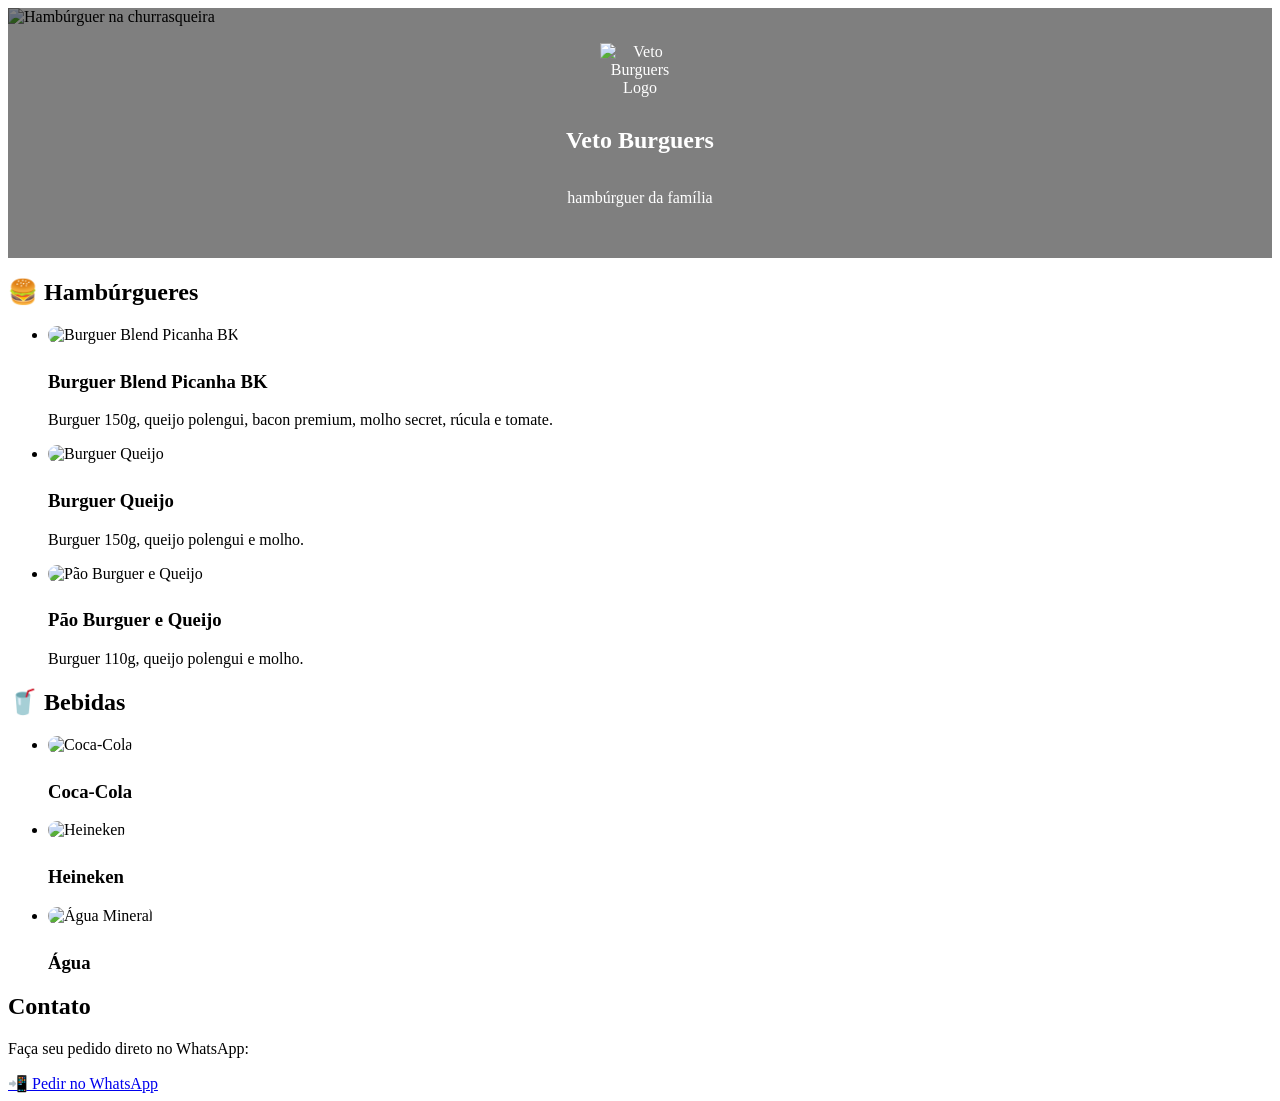
==== index.html @ 51f15407 "Update index.html5" ====
<!DOCTYPE html>
<html lang="pt-BR">
<head>
  <meta charset="utf-8" />
  <meta name="viewport" content="width=device-width, initial-scale=1" />
  <title>Veto Burguers</title>
  <link rel="stylesheet" href="assets/style.css" />
</head>
<body>
  <!-- Hero -->
  <section class="hero">
    <img src="https://images.unsplash.com/photo-1600891964599-f61ba0e24092?auto=format&fit=crop&w=1080&q=80" 
         alt="Hambúrguer na churrasqueira" class="hero-img">
    <div class="hero-overlay">
      <img src="https://images.unsplash.com/photo-1601758123927-6d4d928f0f64?auto=format&fit=crop&w=100&q=80" 
           alt="Veto Burguers Logo" class="logo-img">
      <h1>Veto Burguers</h1>
      <p>hambúrguer da família</p>
    </div>
  </section>

  <main class="container">
    <section>
      <h2 class="section-title">🍔 Hambúrgueres</h2>
      <ul class="menu-list">
        <li class="menu-item card">
          <img src="https://images.unsplash.com/photo-1550547660-d9450f859349?auto=format&fit=crop&w=1080&q=80" 
               alt="Burguer Blend Picanha BK">
          <h3>Burguer Blend Picanha BK</h3>
          <p>Burguer 150g, queijo polengui, bacon premium, molho secret, rúcula e tomate.</p>
        </li>
        <li class="menu-item card">
          <img src="https://images.unsplash.com/photo-1568901346375-23c9450c58cd?auto=format&fit=crop&w=1080&q=80" 
               alt="Burguer Queijo">
          <h3>Burguer Queijo</h3>
          <p>Burguer 150g, queijo polengui e molho.</p>
        </li>
        <li class="menu-item card">
          <img src="https://images.unsplash.com/photo-1601050694502-7f7c3e1b4ec0?auto=format&fit=crop&w=1080&q=80" 
               alt="Pão Burguer e Queijo">
          <h3>Pão Burguer e Queijo</h3>
          <p>Burguer 110g, queijo polengui e molho.</p>
        </li>
      </ul>
    </section>

    <section>
      <h2 class="section-title">🥤 Bebidas</h2>
      <ul class="menu-list">
        <li class="menu-item card">
          <img src="https://cdn.pixabay.com/photo/2016/11/29/04/38/coca-cola-1867394_960_720.jpg" alt="Coca-Cola">
          <h3>Coca-Cola</h3>
        </li>
        <li class="menu-item card">
          <img src="https://cdn.pixabay.com/photo/2017/01/31/13/13/heineken-2029363_960_720.jpg" alt="Heineken">
          <h3>Heineken</h3>
        </li>
        <li class="menu-item card">
          <img src="https://cdn.pixabay.com/photo/2015/05/15/14/12/water-768666_960_720.jpg" alt="Água Mineral">
          <h3>Água</h3>
        </li>
      </ul>
    </section>

    <section id="contact" class="card">
      <h2>Contato</h2>
      <p>Faça seu pedido direto no WhatsApp:</p>
      <a class="cta" href="https://wa.me/5591999999999" target="_blank">📲 Pedir no WhatsApp</a>
    </section>
  </main>
</body>
</html>
---- assets/style.css ----
.hero {
  position: relative;
  width: 100%;
  height: 250px;
  overflow: hidden;
}
.hero-img {
  width: 100%;
  height: 100%;
  object-fit: cover;
}
.hero-overlay {
  position: absolute;
  top: 0; left: 0;
  width: 100%; height: 100%;
  background: rgba(0,0,0,0.5);
  display: flex;
  flex-direction: column;
  justify-content: center;
  align-items: center;
  color: #fff;
  text-align: center;
}
.logo-img {
  width: 80px;
  margin-bottom: 10px;
}
.menu-item img {
  width: 100%;
  border-radius: 12px;
  margin-bottom: 8px;
}
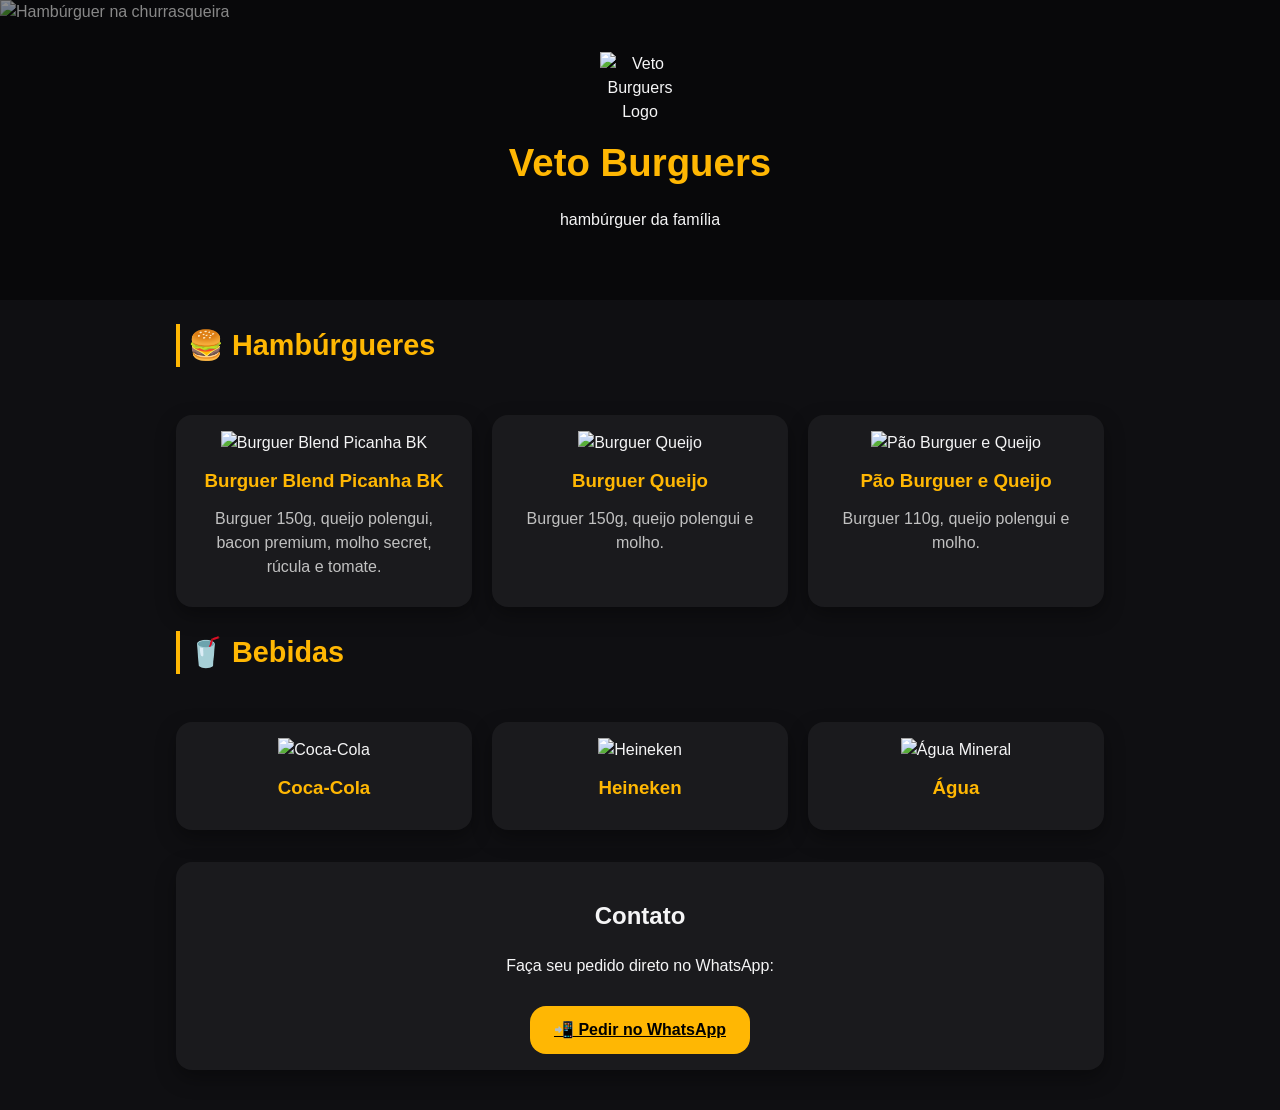
==== commit 2dd77369: "Update index.html6" ====
--- a/index.html
+++ b/index.html
@@ -9,10 +9,10 @@
 <body>
   <!-- Hero -->
   <section class="hero">
-    <img src="https://images.unsplash.com/photo-1600891964599-f61ba0e24092?auto=format&fit=crop&w=1080&q=80" 
+    <img src="https://cdn.pixabay.com/photo/2017/08/30/01/08/burger-2695560_960_720.jpg" 
          alt="Hambúrguer na churrasqueira" class="hero-img">
     <div class="hero-overlay">
-      <img src="https://images.unsplash.com/photo-1601758123927-6d4d928f0f64?auto=format&fit=crop&w=100&q=80" 
+      <img src="https://cdn.pixabay.com/photo/2014/04/03/10/03/hamburger-312335_960_720.png" 
            alt="Veto Burguers Logo" class="logo-img">
       <h1>Veto Burguers</h1>
       <p>hambúrguer da família</p>
@@ -24,19 +24,19 @@
       <h2 class="section-title">🍔 Hambúrgueres</h2>
       <ul class="menu-list">
         <li class="menu-item card">
-          <img src="https://images.unsplash.com/photo-1550547660-d9450f859349?auto=format&fit=crop&w=1080&q=80" 
+          <img src="https://cdn.pixabay.com/photo/2017/08/30/01/08/burger-2695560_960_720.jpg" 
                alt="Burguer Blend Picanha BK">
           <h3>Burguer Blend Picanha BK</h3>
           <p>Burguer 150g, queijo polengui, bacon premium, molho secret, rúcula e tomate.</p>
         </li>
         <li class="menu-item card">
-          <img src="https://images.unsplash.com/photo-1568901346375-23c9450c58cd?auto=format&fit=crop&w=1080&q=80" 
+          <img src="https://cdn.pixabay.com/photo/2016/11/21/16/06/burger-1845506_960_720.jpg" 
                alt="Burguer Queijo">
           <h3>Burguer Queijo</h3>
           <p>Burguer 150g, queijo polengui e molho.</p>
         </li>
         <li class="menu-item card">
-          <img src="https://images.unsplash.com/photo-1601050694502-7f7c3e1b4ec0?auto=format&fit=crop&w=1080&q=80" 
+          <img src="https://cdn.pixabay.com/photo/2016/11/21/16/06/burger-1845506_960_720.jpg" 
                alt="Pão Burguer e Queijo">
           <h3>Pão Burguer e Queijo</h3>
           <p>Burguer 110g, queijo polengui e molho.</p>
--- a/assets/style.css
+++ b/assets/style.css
@@ -1,32 +1,151 @@
+:root {
+  --bg: #0f0f12;
+  --panel: #1a1a1d;
+  --muted: #c1c1c1;
+  --text: #f5f5f6;
+  --accent: #ffb703;
+  --accent-hover: #ffa500;
+  --border: #26262d;
+  --radius: 16px;
+  --shadow: 0 8px 20px rgba(0,0,0,.35);
+  --space: 16px;
+  --font: 'Segoe UI', Roboto, sans-serif;
+}
+
+* {box-sizing: border-box;}
+body {
+  margin: 0;
+  background: var(--bg);
+  color: var(--text);
+  font-family: var(--font);
+  line-height: 1.5;
+}
+
+/* HERO */
 .hero {
   position: relative;
   width: 100%;
-  height: 250px;
+  height: 300px;
   overflow: hidden;
+  margin-bottom: 24px;
 }
 .hero-img {
   width: 100%;
   height: 100%;
   object-fit: cover;
+  transition: transform 0.5s ease;
+}
+.hero:hover .hero-img {
+  transform: scale(1.05);
 }
 .hero-overlay {
   position: absolute;
   top: 0; left: 0;
   width: 100%; height: 100%;
-  background: rgba(0,0,0,0.5);
+  background: rgba(0,0,0,0.45);
   display: flex;
   flex-direction: column;
   justify-content: center;
   align-items: center;
-  color: #fff;
   text-align: center;
 }
 .logo-img {
   width: 80px;
   margin-bottom: 10px;
 }
+.hero-overlay h1 {
+  font-size: 2.4rem;
+  margin: 0;
+  color: var(--accent);
+}
+.hero-overlay p {
+  font-size: 1rem;
+  color: var(--text);
+}
+
+/* CONTAINER */
+.container {
+  padding: 0 16px 40px;
+  max-width: 960px;
+  margin: auto;
+}
+
+/* TITULOS DE SEÇÕES */
+.section-title {
+  font-size: 1.8rem;
+  color: var(--accent);
+  margin-bottom: 16px;
+  border-left: 4px solid var(--accent);
+  padding-left: 8px;
+}
+
+/* MENU */
+.menu-list {
+  list-style: none;
+  padding: 0;
+  margin: 0;
+  display: grid;
+  grid-template-columns: 1fr;
+  gap: 20px;
+}
+.menu-item {
+  background: var(--panel);
+  border-radius: var(--radius);
+  overflow: hidden;
+  transition: transform 0.3s ease, box-shadow 0.3s ease;
+  box-shadow: var(--shadow);
+  cursor: pointer;
+}
+.menu-item:hover {
+  transform: translateY(-6px);
+  box-shadow: 0 12px 28px rgba(0,0,0,0.5);
+}
 .menu-item img {
   width: 100%;
-  border-radius: 12px;
-  margin-bottom: 8px;
+  height: 200px;
+  object-fit: cover;
 }
+.menu-item h3 {
+  margin: 12px;
+  color: var(--accent);
+}
+.menu-item p {
+  margin: 0 12px 12px;
+  color: var(--muted);
+}
+
+/* CONTATO / BOTÃO */
+.card {
+  background: var(--panel);
+  border-radius: var(--radius);
+  padding: var(--space);
+  box-shadow: var(--shadow);
+  text-align: center;
+  margin-top: 32px;
+}
+.cta {
+  display: inline-block;
+  margin-top: 12px;
+  padding: 12px 24px;
+  background: var(--accent);
+  color: #000;
+  font-weight: bold;
+  border-radius: var(--radius);
+  transition: background 0.3s ease, transform 0.3s ease;
+}
+.cta:hover {
+  background: var(--accent-hover);
+  transform: scale(1.05);
+}
+
+/* RESPONSIVO */
+@media(min-width: 600px){
+  .menu-list {
+    grid-template-columns: repeat(2, 1fr);
+  }
+}
+@media(min-width: 900px){
+  .menu-list {
+    grid-template-columns: repeat(3, 1fr);
+  }
+}
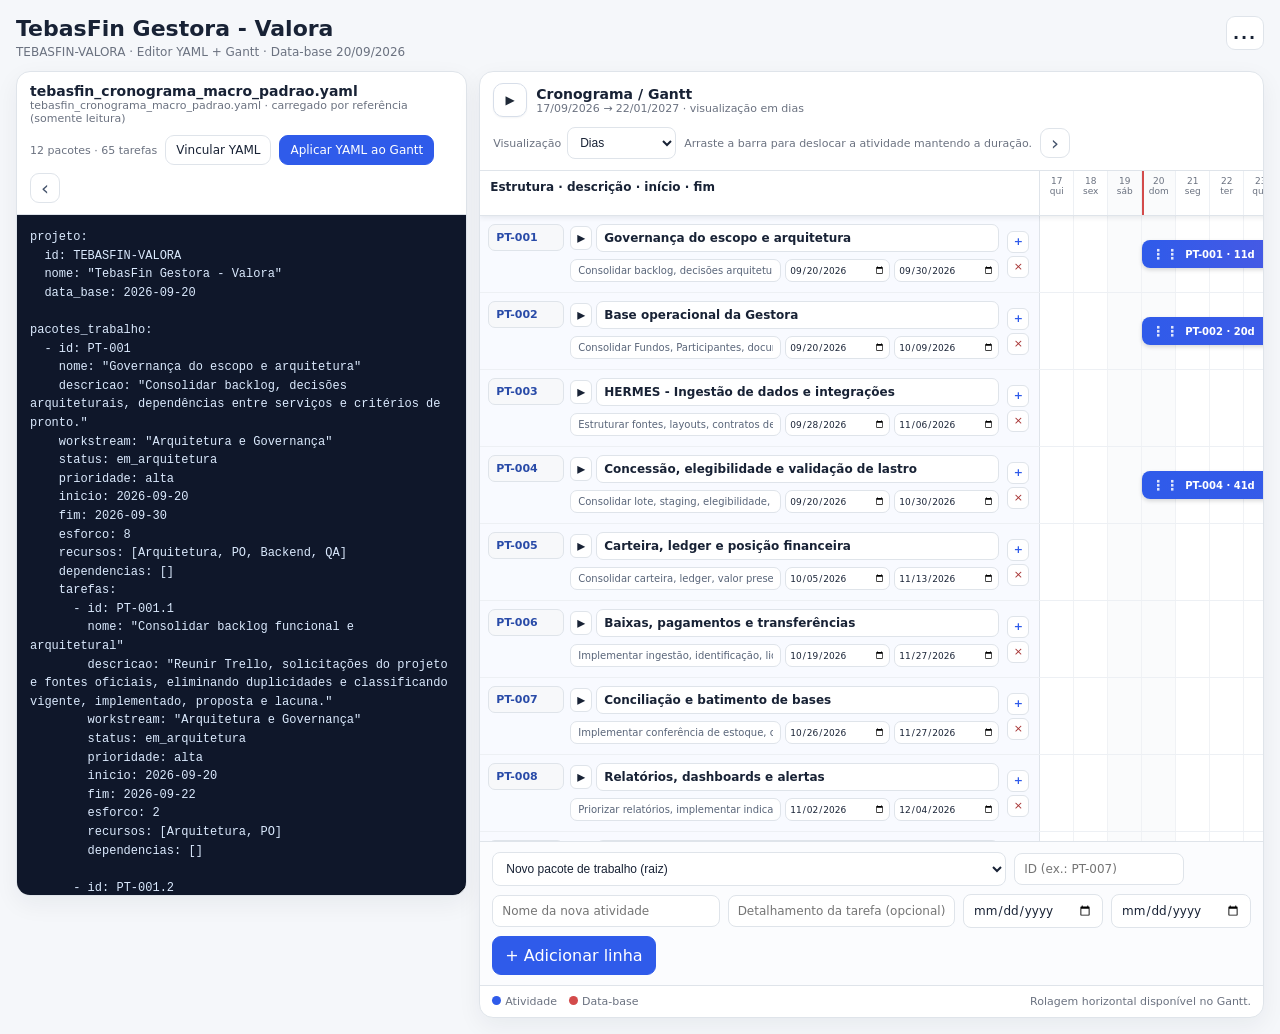
==== commit 9cdcb6d1: "alteracao do projeto para Cronogama" ====
--- a/index.html
+++ b/index.html
@@ -1,72 +1,38 @@
-<!DOCTYPE html>
+<!doctype html>
 <html lang="pt-BR">
 <head>
-  <meta charset="utf-8" />
-  <meta name="viewport" content="width=device-width, initial-scale=1" />
-  <title>Veto Burguers</title>
-  <link rel="stylesheet" href="assets/style.css" />
+<meta charset="utf-8">
+<meta name="viewport" content="width=device-width,initial-scale=1">
+<title>TebasFin Gantt YAML Editor</title>
+<link rel="stylesheet" href="./styles.css">
 </head>
 <body>
-  <!-- Hero -->
-  <section class="hero">
-    <img src="https://cdn.pixabay.com/photo/2017/08/30/01/08/burger-2695560_960_720.jpg" 
-         alt="Hambúrguer na churrasqueira" class="hero-img">
-    <div class="hero-overlay">
-      <img src="https://cdn.pixabay.com/photo/2014/04/03/10/03/hamburger-312335_960_720.png" 
-           alt="Veto Burguers Logo" class="logo-img">
-      <h1>Veto Burguers</h1>
-      <p>hambúrguer da família</p>
-    </div>
-  </section>
-
-  <main class="container">
-    <section>
-      <h2 class="section-title">🍔 Hambúrgueres</h2>
-      <ul class="menu-list">
-        <li class="menu-item card">
-          <img src="https://cdn.pixabay.com/photo/2017/08/30/01/08/burger-2695560_960_720.jpg" 
-               alt="Burguer Blend Picanha BK">
-          <h3>Burguer Blend Picanha BK</h3>
-          <p>Burguer 150g, queijo polengui, bacon premium, molho secret, rúcula e tomate.</p>
-        </li>
-        <li class="menu-item card">
-          <img src="https://cdn.pixabay.com/photo/2016/11/21/16/06/burger-1845506_960_720.jpg" 
-               alt="Burguer Queijo">
-          <h3>Burguer Queijo</h3>
-          <p>Burguer 150g, queijo polengui e molho.</p>
-        </li>
-        <li class="menu-item card">
-          <img src="https://cdn.pixabay.com/photo/2016/11/21/16/06/burger-1845506_960_720.jpg" 
-               alt="Pão Burguer e Queijo">
-          <h3>Pão Burguer e Queijo</h3>
-          <p>Burguer 110g, queijo polengui e molho.</p>
-        </li>
-      </ul>
+<div class="wrapper">
+  <div class="header">
+    <div><h1 id="pageTitle">TebasFin Gestora - Valora</h1><div id="pageSubtitle" class="sub">TEBASFIN-VALORA · Editor YAML + Gantt</div></div>
+    <details id="moreMenu" class="more-menu"><summary title="Mais opções" aria-label="Mais opções">...</summary><div class="menu-pop"><button id="downloadYaml">Baixar YAML</button><button id="reset" class="danger">Restaurar exemplo</button></div></details>
+  </div>
+  <div id="status" class="status"></div>
+  <div id="layout" class="layout">
+    <section id="yamlPanel" class="panel">
+      <div class="panel-head"><div class="panel-heading-copy"><div class="panel-title">tebasfin_cronograma_macro_padrao.yaml</div><div id="yamlFileStatus" class="meta">Arquivo relativo · aguardando vínculo para escrita</div></div><div class="actions"><div id="yamlCount" class="meta"></div><button id="linkYaml" class="compact" type="button">Vincular YAML</button><button id="syncYaml" class="primary compact">Aplicar YAML ao Gantt</button><button id="toggleYaml" class="collapse-btn" type="button" title="Minimizar YAML" aria-label="Minimizar painel YAML" aria-expanded="true">‹</button></div></div>
+      <textarea id="yamlEditor" spellcheck="false" aria-label="Editor YAML"></textarea>
     </section>
-
-    <section>
-      <h2 class="section-title">🥤 Bebidas</h2>
-      <ul class="menu-list">
-        <li class="menu-item card">
-          <img src="https://cdn.pixabay.com/photo/2016/11/29/04/38/coca-cola-1867394_960_720.jpg" alt="Coca-Cola">
-          <h3>Coca-Cola</h3>
-        </li>
-        <li class="menu-item card">
-          <img src="https://cdn.pixabay.com/photo/2017/01/31/13/13/heineken-2029363_960_720.jpg" alt="Heineken">
-          <h3>Heineken</h3>
-        </li>
-        <li class="menu-item card">
-          <img src="https://cdn.pixabay.com/photo/2015/05/15/14/12/water-768666_960_720.jpg" alt="Água Mineral">
-          <h3>Água</h3>
-        </li>
-      </ul>
+    <section id="ganttPanel" class="panel">
+      <div class="panel-head"><div class="panel-heading-copy gantt-heading"><button id="toggleAllRows" class="tree-all-toggle" type="button" title="Expandir todas as tarefas" aria-label="Expandir todas as tarefas" aria-expanded="false">▶</button><div><div class="panel-title">Cronograma / Gantt</div><div id="period" class="meta"></div></div></div><div class="actions"><label class="scale-control">Visualização <select id="viewScale"><option value="day">Dias</option><option value="week">Semanas</option><option value="month">Meses</option></select></label><div class="small">Arraste a barra para deslocar a atividade mantendo a duração.</div><button id="toggleGantt" class="collapse-btn" type="button" title="Minimizar Gantt" aria-label="Minimizar painel Gantt" aria-expanded="true">›</button></div></div>
+      <div id="ganttWrap" class="gantt-wrap" tabindex="0"><div id="gantt" class="gantt"></div></div>
+      <div class="row-add">
+        <select id="newParent" aria-label="Item pai"><option value="">Novo pacote de trabalho (raiz)</option></select>
+        <input id="newId" placeholder="ID (ex.: PT-007)">
+        <input id="newName" class="name" placeholder="Nome da nova atividade">
+        <input id="newDescription" class="name" placeholder="Detalhamento da tarefa (opcional)">
+        <input id="newStart" type="date"><input id="newEnd" type="date">
+        <button id="addRow" class="primary">+ Adicionar linha</button>
+      </div>
+      <div class="footer"><div class="legend"><span><i class="dot" style="background:#2f5bea"></i>Atividade</span><span><i class="dot" style="background:#d34b4b"></i>Data-base</span></div><span>Rolagem horizontal disponível no Gantt.</span></div>
     </section>
-
-    <section id="contact" class="card">
-      <h2>Contato</h2>
-      <p>Faça seu pedido direto no WhatsApp:</p>
-      <a class="cta" href="https://wa.me/5591999999999" target="_blank">📲 Pedir no WhatsApp</a>
-    </section>
-  </main>
+  </div>
+</div>
+<script src="./app.js"></script>
 </body>
 </html>
--- a/styles.css
+++ b/styles.css
@@ -0,0 +1,10 @@
+:root{--bg:#f5f7fa;--panel:#fff;--text:#182235;--muted:#6b7280;--line:#dfe4ea;--accent:#2f5bea;--accent2:#7357d9;--shadow:0 8px 24px rgba(24,34,54,.06);--radius:14px}
+*{box-sizing:border-box}body{margin:0;background:var(--bg);color:var(--text);font-family:Inter,ui-sans-serif,system-ui,-apple-system,BlinkMacSystemFont,"Segoe UI",sans-serif}button,input,textarea{font:inherit}
+.wrapper{padding:16px;max-width:1800px;margin:0 auto}.header{display:flex;justify-content:space-between;align-items:flex-start;gap:14px;flex-wrap:wrap;margin-bottom:12px}h1{font-size:22px;margin:0 0 4px}.sub{font-size:12px;color:var(--muted)}
+.actions{display:flex;gap:8px;align-items:center;flex-wrap:wrap}button{border:1px solid var(--line);background:#fff;color:var(--text);border-radius:9px;padding:9px 12px;cursor:pointer}button.primary{background:var(--accent);color:#fff;border-color:var(--accent)}button.danger{color:#a63232}.status{font-size:12px;padding:8px 10px;border-radius:8px;background:#eef3ff;color:#3550ad;display:none;margin-bottom:10px}.compact{padding:7px 10px;font-size:12px}.more-menu{position:relative}.more-menu summary{width:38px;height:34px;display:grid;place-items:center;border:1px solid var(--line);border-radius:9px;background:#fff;cursor:pointer;font-weight:800;letter-spacing:2px;list-style:none}.more-menu summary::-webkit-details-marker{display:none}.more-menu[open] summary{background:#eef3ff;border-color:#b9c8f5}.menu-pop{position:absolute;right:0;top:40px;z-index:30;width:190px;padding:6px;background:#fff;border:1px solid var(--line);border-radius:10px;box-shadow:0 12px 30px rgba(24,34,54,.18)}.menu-pop button{width:100%;text-align:left;border:0;background:transparent}.menu-pop button:hover{background:#f3f6fb}.scale-control{display:flex;align-items:center;gap:6px;font-size:11px;color:var(--muted)}.scale-control select{border:1px solid var(--line);border-radius:8px;padding:7px 28px 7px 8px;background:#fff;color:var(--text);font-size:12px}.gantt-heading{display:flex;align-items:center;gap:9px}.tree-all-toggle{width:34px;height:34px;min-width:34px;padding:0;display:grid;place-items:center;border-radius:10px;border-color:#d7dee9;background:#fff;box-shadow:0 1px 2px rgba(24,34,54,.05);font-size:12px;color:#1f2937}.tree-all-toggle:hover{background:#f4f7fb;border-color:#bfc9d8}
+.layout{display:grid;grid-template-columns:minmax(360px,.92fr) minmax(620px,1.6fr);gap:12px;align-items:start;transition:grid-template-columns .22s ease}.layout.yaml-collapsed{grid-template-columns:52px minmax(0,1fr)}.layout.gantt-collapsed{grid-template-columns:minmax(0,1fr) 52px}.panel{min-width:0;background:var(--panel);border:1px solid var(--line);border-radius:var(--radius);box-shadow:var(--shadow);overflow:hidden}.panel-head{padding:11px 13px;border-bottom:1px solid var(--line);display:flex;justify-content:space-between;align-items:center;gap:10px;flex-wrap:wrap}.panel-heading-copy{min-width:0}.panel-title{font-weight:700;font-size:14px}.meta{font-size:11px;color:var(--muted)}.collapse-btn{width:30px;height:30px;padding:0;display:inline-grid;place-items:center;font-size:20px;line-height:1;color:#42516a;flex:0 0 auto}.collapse-btn:hover{background:#f2f5fb;border-color:#cbd3df}.panel.collapsed>.panel-head{height:720px;padding:10px 7px;border-bottom:0;flex-direction:column;justify-content:flex-start;flex-wrap:nowrap}.panel.collapsed>.panel-head .panel-heading-copy{display:flex;align-items:center;gap:8px;writing-mode:vertical-rl}.panel.collapsed>.panel-head .panel-title{font-size:12px}.panel.collapsed>.panel-head .meta{display:none}.panel.collapsed>:not(.panel-head){display:none}
+textarea{display:block;width:100%;min-height:680px;border:0;outline:0;resize:vertical;padding:13px;background:#0f172a;color:#dbeafe;font:12px/1.55 ui-monospace,SFMono-Regular,Menlo,Consolas,monospace;tab-size:2}
+.gantt-wrap{overflow:auto;max-width:100%;height:calc(100vh - 230px);min-height:420px;position:relative;overscroll-behavior:contain}.gantt{min-width:max-content}.g-head,.g-row{display:grid;grid-template-columns:560px auto}.g-head{position:sticky;top:0;z-index:14;background:#fff;border-bottom:1px solid var(--line);box-shadow:0 2px 5px rgba(24,34,54,.08)}.left-head,.row-left{position:sticky;left:0;background:#fff;border-right:1px solid var(--line)}.left-head{z-index:16;padding:9px 10px;font-size:12px;font-weight:700}.row-left{z-index:8}.timeline-head,.timeline-row{display:grid;position:relative}.day{width:34px;min-width:34px;border-right:1px solid #edf0f4;min-height:44px;text-align:center;font-size:9px;color:var(--muted);padding-top:5px}.day.weekend,.cell.weekend{background:#fafbfc}.g-row{border-bottom:1px solid #edf0f4;min-height:76px;transition:min-height .16s ease}.g-row.package .row-left{background:#f8faff}.g-row.package .id{color:#294ba8}
+.row-left{display:grid;grid-template-columns:76px minmax(0,1fr) 26px;grid-template-rows:29px 29px;gap:4px 6px;padding:7px 8px;align-items:center}.row-left input{width:100%;min-width:0;border:1px solid var(--line);border-radius:7px;padding:6px 7px;font-size:11px;background:#fff;color:var(--text)}.row-left .id{grid-column:1;grid-row:1;font-weight:700;background:#f7f8fa}.name-line{grid-column:2;grid-row:1;display:flex;align-items:center;gap:4px;min-width:0}.row-left input.name-field{font-weight:700;font-size:12px;color:var(--text)}.detail-line{grid-column:2;grid-row:2;display:grid;grid-template-columns:minmax(0,1fr) 214px;gap:4px;min-width:0}.row-left input.description{font-size:10px;color:#596579;padding-top:5px;padding-bottom:5px}.task-dates{display:grid;grid-template-columns:1fr 1fr;gap:4px;min-width:0}.date-field{min-width:0}.date-field input{width:100%;padding:4px 3px;font-size:9px}.tree-toggle,.tree-spacer{width:22px;min-width:22px;height:24px;padding:0;display:grid;place-items:center;border-radius:6px}.tree-spacer{border:0}.row-actions{grid-column:3;grid-row:1 / span 2;display:flex;flex-direction:column;gap:3px;align-items:center;justify-content:center}.row-actions button{width:22px;height:22px;padding:0;border-radius:6px;font-size:11px}.child-add{color:var(--accent);font-weight:800}.timeline-row{min-height:76px;transition:min-height .16s ease}.cell{width:34px;min-width:34px;border-right:1px solid #f0f2f5}.bar{position:absolute;top:24px;height:28px;border-radius:8px;background:linear-gradient(90deg,var(--accent),var(--accent2));color:#fff;font-size:10px;font-weight:700;padding:0 9px;display:flex;align-items:center;white-space:nowrap;overflow:hidden;cursor:grab;user-select:none;box-shadow:0 2px 4px rgba(0,0,0,.15);touch-action:none}.bar.dragging{cursor:grabbing;opacity:.82}.bar .handle{font-size:14px;margin-right:6px;opacity:.85}.today{position:absolute;top:0;bottom:0;width:2px;background:#d34b4b;z-index:4;pointer-events:none}.g-row.editing{min-height:108px}.g-row.editing .row-left{grid-template-rows:29px auto}.g-row.editing .detail-line{grid-template-columns:1fr;grid-template-rows:29px 29px}.g-row.editing .timeline-row{min-height:108px}.g-row.editing .bar{top:40px}.g-row.editing .row-actions{grid-row:1 / span 2}
+.footer{padding:9px 12px;border-top:1px solid var(--line);font-size:11px;color:var(--muted);display:flex;justify-content:space-between;gap:10px;flex-wrap:wrap}.legend{display:flex;gap:12px;align-items:center;flex-wrap:wrap}.dot{width:9px;height:9px;border-radius:50%;display:inline-block;margin-right:4px}.row-add{padding:10px 12px;border-top:1px solid var(--line);background:#fbfcfe;display:flex;gap:8px;align-items:center;flex-wrap:wrap}.row-add input,.row-add select{border:1px solid var(--line);border-radius:8px;padding:8px 9px;font-size:12px;min-width:140px;background:#fff;color:var(--text)}.row-add select{min-width:230px}.row-add input.name{flex:1;min-width:220px}.small{font-size:11px;color:var(--muted)}
+@media(max-width:1100px){.layout,.layout.yaml-collapsed,.layout.gantt-collapsed{grid-template-columns:1fr}.panel textarea{min-height:420px}.panel.collapsed>.panel-head{height:auto;min-height:52px;flex-direction:row;justify-content:space-between}.panel.collapsed>.panel-head .panel-heading-copy{writing-mode:horizontal-tb}.panel.collapsed>.panel-head .panel-title{font-size:14px}}
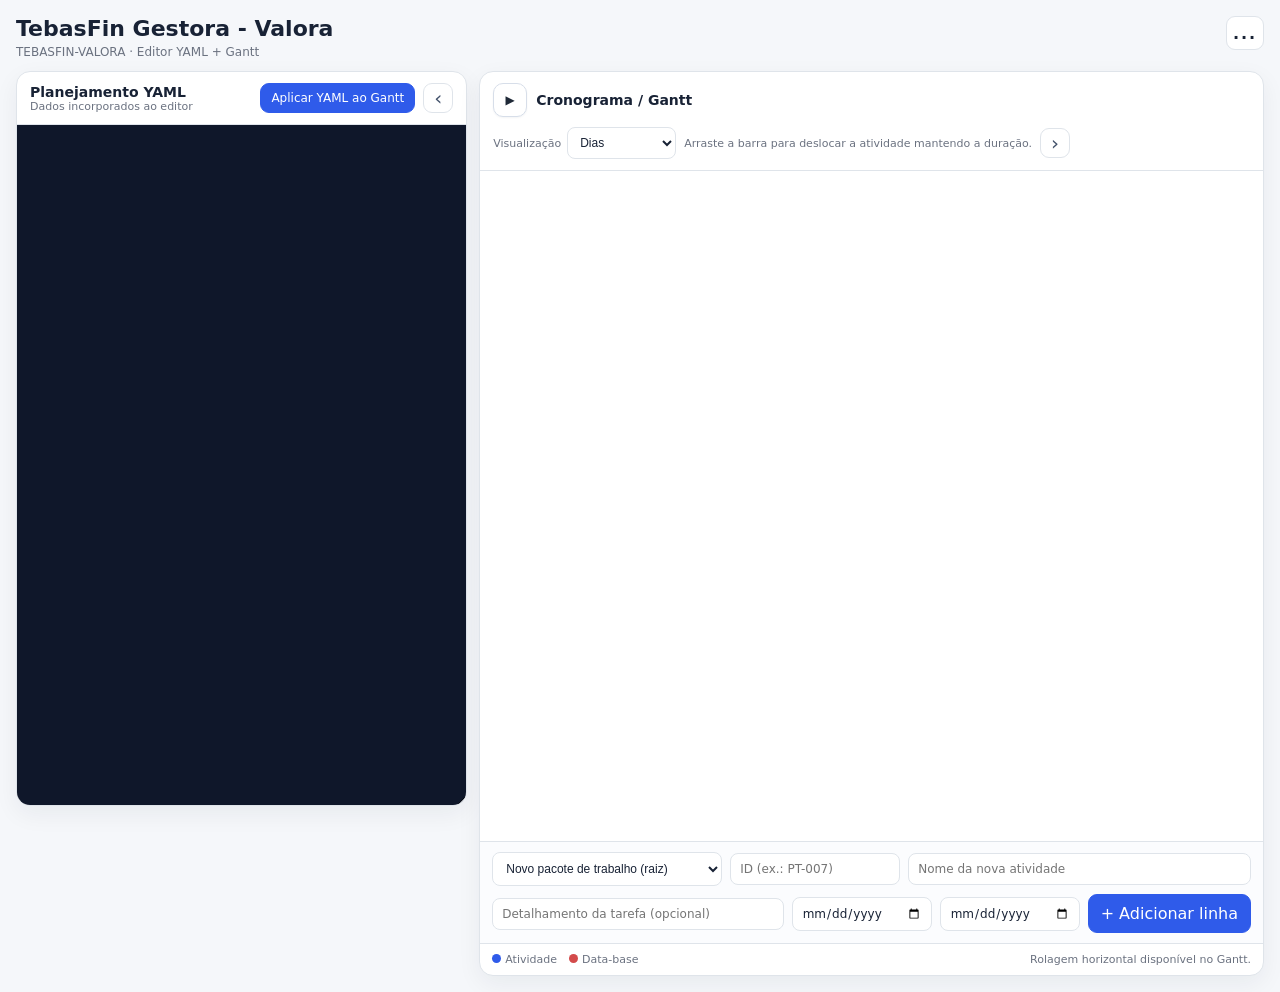
==== commit 06b38976: "cronograma 3 - seguro" ====
--- a/index.html
+++ b/index.html
@@ -3,8 +3,10 @@
 <head>
 <meta charset="utf-8">
 <meta name="viewport" content="width=device-width,initial-scale=1">
+<meta name="referrer" content="no-referrer">
+<meta http-equiv="Content-Security-Policy" content="default-src 'self'; script-src 'self'; style-src 'self' 'unsafe-inline'; img-src 'self' data:; connect-src 'none'; object-src 'none'; base-uri 'none'; form-action 'none'">
 <title>TebasFin Gantt YAML Editor</title>
-<link rel="stylesheet" href="./styles.css">
+<link rel="stylesheet" href="styles.css">
 </head>
 <body>
 <div class="wrapper">
@@ -15,7 +17,7 @@
   <div id="status" class="status"></div>
   <div id="layout" class="layout">
     <section id="yamlPanel" class="panel">
-      <div class="panel-head"><div class="panel-heading-copy"><div class="panel-title">tebasfin_cronograma_macro_padrao.yaml</div><div id="yamlFileStatus" class="meta">Arquivo relativo · aguardando vínculo para escrita</div></div><div class="actions"><div id="yamlCount" class="meta"></div><button id="linkYaml" class="compact" type="button">Vincular YAML</button><button id="syncYaml" class="primary compact">Aplicar YAML ao Gantt</button><button id="toggleYaml" class="collapse-btn" type="button" title="Minimizar YAML" aria-label="Minimizar painel YAML" aria-expanded="true">‹</button></div></div>
+      <div class="panel-head"><div class="panel-heading-copy"><div class="panel-title">Planejamento YAML</div><div class="meta">Dados incorporados ao editor</div></div><div class="actions"><div id="yamlCount" class="meta"></div><button id="syncYaml" class="primary compact">Aplicar YAML ao Gantt</button><button id="toggleYaml" class="collapse-btn" type="button" title="Minimizar YAML" aria-label="Minimizar painel YAML" aria-expanded="true">‹</button></div></div>
       <textarea id="yamlEditor" spellcheck="false" aria-label="Editor YAML"></textarea>
     </section>
     <section id="ganttPanel" class="panel">
@@ -33,6 +35,6 @@
     </section>
   </div>
 </div>
-<script src="./app.js"></script>
+<script src="app.js" defer></script>
 </body>
 </html>
--- a/styles.css
+++ b/styles.css
@@ -7,4 +7,4 @@
 .gantt-wrap{overflow:auto;max-width:100%;height:calc(100vh - 230px);min-height:420px;position:relative;overscroll-behavior:contain}.gantt{min-width:max-content}.g-head,.g-row{display:grid;grid-template-columns:560px auto}.g-head{position:sticky;top:0;z-index:14;background:#fff;border-bottom:1px solid var(--line);box-shadow:0 2px 5px rgba(24,34,54,.08)}.left-head,.row-left{position:sticky;left:0;background:#fff;border-right:1px solid var(--line)}.left-head{z-index:16;padding:9px 10px;font-size:12px;font-weight:700}.row-left{z-index:8}.timeline-head,.timeline-row{display:grid;position:relative}.day{width:34px;min-width:34px;border-right:1px solid #edf0f4;min-height:44px;text-align:center;font-size:9px;color:var(--muted);padding-top:5px}.day.weekend,.cell.weekend{background:#fafbfc}.g-row{border-bottom:1px solid #edf0f4;min-height:76px;transition:min-height .16s ease}.g-row.package .row-left{background:#f8faff}.g-row.package .id{color:#294ba8}
 .row-left{display:grid;grid-template-columns:76px minmax(0,1fr) 26px;grid-template-rows:29px 29px;gap:4px 6px;padding:7px 8px;align-items:center}.row-left input{width:100%;min-width:0;border:1px solid var(--line);border-radius:7px;padding:6px 7px;font-size:11px;background:#fff;color:var(--text)}.row-left .id{grid-column:1;grid-row:1;font-weight:700;background:#f7f8fa}.name-line{grid-column:2;grid-row:1;display:flex;align-items:center;gap:4px;min-width:0}.row-left input.name-field{font-weight:700;font-size:12px;color:var(--text)}.detail-line{grid-column:2;grid-row:2;display:grid;grid-template-columns:minmax(0,1fr) 214px;gap:4px;min-width:0}.row-left input.description{font-size:10px;color:#596579;padding-top:5px;padding-bottom:5px}.task-dates{display:grid;grid-template-columns:1fr 1fr;gap:4px;min-width:0}.date-field{min-width:0}.date-field input{width:100%;padding:4px 3px;font-size:9px}.tree-toggle,.tree-spacer{width:22px;min-width:22px;height:24px;padding:0;display:grid;place-items:center;border-radius:6px}.tree-spacer{border:0}.row-actions{grid-column:3;grid-row:1 / span 2;display:flex;flex-direction:column;gap:3px;align-items:center;justify-content:center}.row-actions button{width:22px;height:22px;padding:0;border-radius:6px;font-size:11px}.child-add{color:var(--accent);font-weight:800}.timeline-row{min-height:76px;transition:min-height .16s ease}.cell{width:34px;min-width:34px;border-right:1px solid #f0f2f5}.bar{position:absolute;top:24px;height:28px;border-radius:8px;background:linear-gradient(90deg,var(--accent),var(--accent2));color:#fff;font-size:10px;font-weight:700;padding:0 9px;display:flex;align-items:center;white-space:nowrap;overflow:hidden;cursor:grab;user-select:none;box-shadow:0 2px 4px rgba(0,0,0,.15);touch-action:none}.bar.dragging{cursor:grabbing;opacity:.82}.bar .handle{font-size:14px;margin-right:6px;opacity:.85}.today{position:absolute;top:0;bottom:0;width:2px;background:#d34b4b;z-index:4;pointer-events:none}.g-row.editing{min-height:108px}.g-row.editing .row-left{grid-template-rows:29px auto}.g-row.editing .detail-line{grid-template-columns:1fr;grid-template-rows:29px 29px}.g-row.editing .timeline-row{min-height:108px}.g-row.editing .bar{top:40px}.g-row.editing .row-actions{grid-row:1 / span 2}
 .footer{padding:9px 12px;border-top:1px solid var(--line);font-size:11px;color:var(--muted);display:flex;justify-content:space-between;gap:10px;flex-wrap:wrap}.legend{display:flex;gap:12px;align-items:center;flex-wrap:wrap}.dot{width:9px;height:9px;border-radius:50%;display:inline-block;margin-right:4px}.row-add{padding:10px 12px;border-top:1px solid var(--line);background:#fbfcfe;display:flex;gap:8px;align-items:center;flex-wrap:wrap}.row-add input,.row-add select{border:1px solid var(--line);border-radius:8px;padding:8px 9px;font-size:12px;min-width:140px;background:#fff;color:var(--text)}.row-add select{min-width:230px}.row-add input.name{flex:1;min-width:220px}.small{font-size:11px;color:var(--muted)}
-@media(max-width:1100px){.layout,.layout.yaml-collapsed,.layout.gantt-collapsed{grid-template-columns:1fr}.panel textarea{min-height:420px}.panel.collapsed>.panel-head{height:auto;min-height:52px;flex-direction:row;justify-content:space-between}.panel.collapsed>.panel-head .panel-heading-copy{writing-mode:horizontal-tb}.panel.collapsed>.panel-head .panel-title{font-size:14px}}+@media(max-width:1100px){.layout,.layout.yaml-collapsed,.layout.gantt-collapsed{grid-template-columns:1fr}.panel textarea{min-height:420px}.panel.collapsed>.panel-head{height:auto;min-height:52px;flex-direction:row;justify-content:space-between}.panel.collapsed>.panel-head .panel-heading-copy{writing-mode:horizontal-tb}.panel.collapsed>.panel-head .panel-title{font-size:14px}}
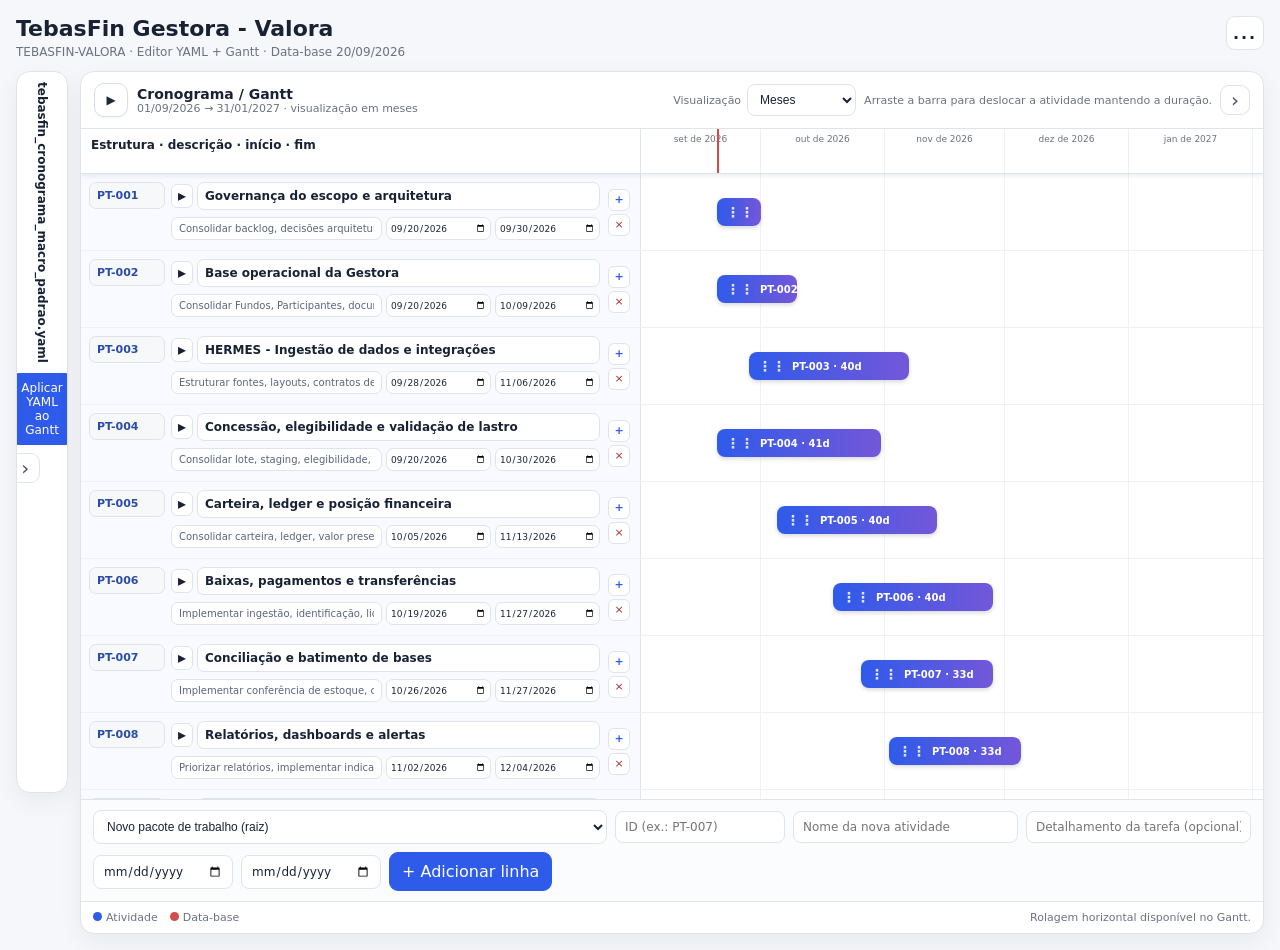
==== commit 3d6651d6: "cronograma 3 - limpeza e publicacao" ====
--- a/index.html
+++ b/index.html
@@ -3,10 +3,11 @@
 <head>
 <meta charset="utf-8">
 <meta name="viewport" content="width=device-width,initial-scale=1">
+<meta name="description" content="Cronograma estático do projeto TebasFin Gestora — Valora, com editor YAML e visualização Gantt.">
 <meta name="referrer" content="no-referrer">
-<meta http-equiv="Content-Security-Policy" content="default-src 'self'; script-src 'self'; style-src 'self' 'unsafe-inline'; img-src 'self' data:; connect-src 'none'; object-src 'none'; base-uri 'none'; form-action 'none'">
+<meta http-equiv="Content-Security-Policy" content="default-src 'self'; script-src 'self'; style-src 'self' 'unsafe-inline'; img-src 'self' data:; connect-src 'self'; font-src 'self'; object-src 'none'; base-uri 'self'; form-action 'self'; frame-ancestors 'none'; upgrade-insecure-requests">
 <title>TebasFin Gantt YAML Editor</title>
-<link rel="stylesheet" href="styles.css">
+<link rel="stylesheet" href="./styles.css">
 </head>
 <body>
 <div class="wrapper">
@@ -17,7 +18,7 @@
   <div id="status" class="status"></div>
   <div id="layout" class="layout">
     <section id="yamlPanel" class="panel">
-      <div class="panel-head"><div class="panel-heading-copy"><div class="panel-title">Planejamento YAML</div><div class="meta">Dados incorporados ao editor</div></div><div class="actions"><div id="yamlCount" class="meta"></div><button id="syncYaml" class="primary compact">Aplicar YAML ao Gantt</button><button id="toggleYaml" class="collapse-btn" type="button" title="Minimizar YAML" aria-label="Minimizar painel YAML" aria-expanded="true">‹</button></div></div>
+      <div class="panel-head"><div class="panel-heading-copy"><div class="panel-title">tebasfin_cronograma_macro_padrao.yaml</div><div id="yamlFileStatus" class="meta">Arquivo do próprio site · edição local no navegador</div></div><div class="actions"><div id="yamlCount" class="meta"></div><button id="syncYaml" class="primary compact">Aplicar YAML ao Gantt</button><button id="toggleYaml" class="collapse-btn" type="button" title="Minimizar YAML" aria-label="Minimizar painel YAML" aria-expanded="true">‹</button></div></div>
       <textarea id="yamlEditor" spellcheck="false" aria-label="Editor YAML"></textarea>
     </section>
     <section id="ganttPanel" class="panel">
@@ -35,6 +36,6 @@
     </section>
   </div>
 </div>
-<script src="app.js" defer></script>
+<script src="./app.js"></script>
 </body>
 </html>
--- a/styles.css
+++ b/styles.css
@@ -8,3 +8,44 @@
 .row-left{display:grid;grid-template-columns:76px minmax(0,1fr) 26px;grid-template-rows:29px 29px;gap:4px 6px;padding:7px 8px;align-items:center}.row-left input{width:100%;min-width:0;border:1px solid var(--line);border-radius:7px;padding:6px 7px;font-size:11px;background:#fff;color:var(--text)}.row-left .id{grid-column:1;grid-row:1;font-weight:700;background:#f7f8fa}.name-line{grid-column:2;grid-row:1;display:flex;align-items:center;gap:4px;min-width:0}.row-left input.name-field{font-weight:700;font-size:12px;color:var(--text)}.detail-line{grid-column:2;grid-row:2;display:grid;grid-template-columns:minmax(0,1fr) 214px;gap:4px;min-width:0}.row-left input.description{font-size:10px;color:#596579;padding-top:5px;padding-bottom:5px}.task-dates{display:grid;grid-template-columns:1fr 1fr;gap:4px;min-width:0}.date-field{min-width:0}.date-field input{width:100%;padding:4px 3px;font-size:9px}.tree-toggle,.tree-spacer{width:22px;min-width:22px;height:24px;padding:0;display:grid;place-items:center;border-radius:6px}.tree-spacer{border:0}.row-actions{grid-column:3;grid-row:1 / span 2;display:flex;flex-direction:column;gap:3px;align-items:center;justify-content:center}.row-actions button{width:22px;height:22px;padding:0;border-radius:6px;font-size:11px}.child-add{color:var(--accent);font-weight:800}.timeline-row{min-height:76px;transition:min-height .16s ease}.cell{width:34px;min-width:34px;border-right:1px solid #f0f2f5}.bar{position:absolute;top:24px;height:28px;border-radius:8px;background:linear-gradient(90deg,var(--accent),var(--accent2));color:#fff;font-size:10px;font-weight:700;padding:0 9px;display:flex;align-items:center;white-space:nowrap;overflow:hidden;cursor:grab;user-select:none;box-shadow:0 2px 4px rgba(0,0,0,.15);touch-action:none}.bar.dragging{cursor:grabbing;opacity:.82}.bar .handle{font-size:14px;margin-right:6px;opacity:.85}.today{position:absolute;top:0;bottom:0;width:2px;background:#d34b4b;z-index:4;pointer-events:none}.g-row.editing{min-height:108px}.g-row.editing .row-left{grid-template-rows:29px auto}.g-row.editing .detail-line{grid-template-columns:1fr;grid-template-rows:29px 29px}.g-row.editing .timeline-row{min-height:108px}.g-row.editing .bar{top:40px}.g-row.editing .row-actions{grid-row:1 / span 2}
 .footer{padding:9px 12px;border-top:1px solid var(--line);font-size:11px;color:var(--muted);display:flex;justify-content:space-between;gap:10px;flex-wrap:wrap}.legend{display:flex;gap:12px;align-items:center;flex-wrap:wrap}.dot{width:9px;height:9px;border-radius:50%;display:inline-block;margin-right:4px}.row-add{padding:10px 12px;border-top:1px solid var(--line);background:#fbfcfe;display:flex;gap:8px;align-items:center;flex-wrap:wrap}.row-add input,.row-add select{border:1px solid var(--line);border-radius:8px;padding:8px 9px;font-size:12px;min-width:140px;background:#fff;color:var(--text)}.row-add select{min-width:230px}.row-add input.name{flex:1;min-width:220px}.small{font-size:11px;color:var(--muted)}
 @media(max-width:1100px){.layout,.layout.yaml-collapsed,.layout.gantt-collapsed{grid-template-columns:1fr}.panel textarea{min-height:420px}.panel.collapsed>.panel-head{height:auto;min-height:52px;flex-direction:row;justify-content:space-between}.panel.collapsed>.panel-head .panel-heading-copy{writing-mode:horizontal-tb}.panel.collapsed>.panel-head .panel-title{font-size:14px}}
+/* Mobile / responsive */
+@media (max-width:700px){
+  html,body{width:100%;max-width:100%;overflow-x:hidden}
+  .wrapper{padding:8px;max-width:100%}
+  .header{align-items:center;margin-bottom:8px;gap:8px}
+  h1{font-size:18px;line-height:1.2}.sub{font-size:10px;line-height:1.35}
+  .more-menu{margin-left:auto}.menu-pop{position:fixed;right:8px;top:52px;width:min(220px,calc(100vw - 16px))}
+  .layout,.layout.yaml-collapsed,.layout.gantt-collapsed{display:block;width:100%;min-width:0}
+  .panel{width:100%;border-radius:10px;box-shadow:none}
+  #yamlPanel{margin-bottom:8px}
+  .panel.collapsed>.panel-head{height:42px;min-height:42px;padding:5px 8px;flex-direction:row;align-items:center;justify-content:space-between}
+  .panel.collapsed>.panel-head .panel-heading-copy{writing-mode:horizontal-tb;display:flex;align-items:center;gap:6px;overflow:hidden}
+  .panel.collapsed>.panel-head .panel-title{font-size:11px;white-space:nowrap;overflow:hidden;text-overflow:ellipsis}
+  .panel-head{padding:8px;align-items:flex-start;gap:7px}
+  #ganttPanel>.panel-head{display:block}
+  .gantt-heading{margin-bottom:7px}.tree-all-toggle{width:30px;height:30px;min-width:30px}
+  #ganttPanel>.panel-head>.actions{width:100%;justify-content:space-between;gap:6px}
+  #ganttPanel>.panel-head .small{display:none}
+  .scale-control{font-size:10px}.scale-control select{padding:6px 24px 6px 7px;font-size:11px}
+  #toggleGantt{display:none}
+  .gantt-wrap{height:calc(100dvh - 245px);min-height:430px;width:100%;overflow:auto;-webkit-overflow-scrolling:touch;scrollbar-width:thin}
+  .g-head,.g-row{grid-template-columns:290px auto !important}
+  .left-head{width:290px;padding:8px;font-size:10px}
+  .row-left{width:290px;grid-template-columns:62px minmax(0,1fr) 24px;grid-template-rows:28px 28px;padding:6px;gap:4px}
+  .row-left input{font-size:10px;padding:5px}.row-left input.name-field{font-size:11px}
+  .detail-line{grid-template-columns:minmax(0,1fr) 116px;gap:3px}
+  .row-left input.description{font-size:9px}.date-field input{font-size:8px;padding:4px 1px}
+  .tree-toggle,.tree-spacer{width:19px;min-width:19px;height:22px}.row-actions button{width:20px;height:20px}
+  .g-row,.timeline-row{min-height:72px}.bar{top:23px;height:27px;font-size:9px;padding:0 6px}
+  .g-row.editing{min-height:108px}.g-row.editing .timeline-row{min-height:108px}
+  .row-add{padding:8px;display:grid;grid-template-columns:1fr 1fr;gap:6px}
+  .row-add select,.row-add input,.row-add input.name{min-width:0;width:100%;font-size:11px;padding:7px}
+  .row-add select,.row-add input.name,#newDescription,#addRow{grid-column:1/-1}
+  .footer{padding:7px 8px;font-size:9px}.footer>span:last-child{display:none}.legend{gap:8px}
+  textarea{min-height:55vh;font-size:11px;padding:10px}
+  button{min-height:34px}
+}
+@media (max-width:380px){
+  .g-head,.g-row{grid-template-columns:260px auto !important}.left-head,.row-left{width:260px}
+  .row-left{grid-template-columns:56px minmax(0,1fr) 22px}.detail-line{grid-template-columns:1fr}.task-dates{display:none}
+}
